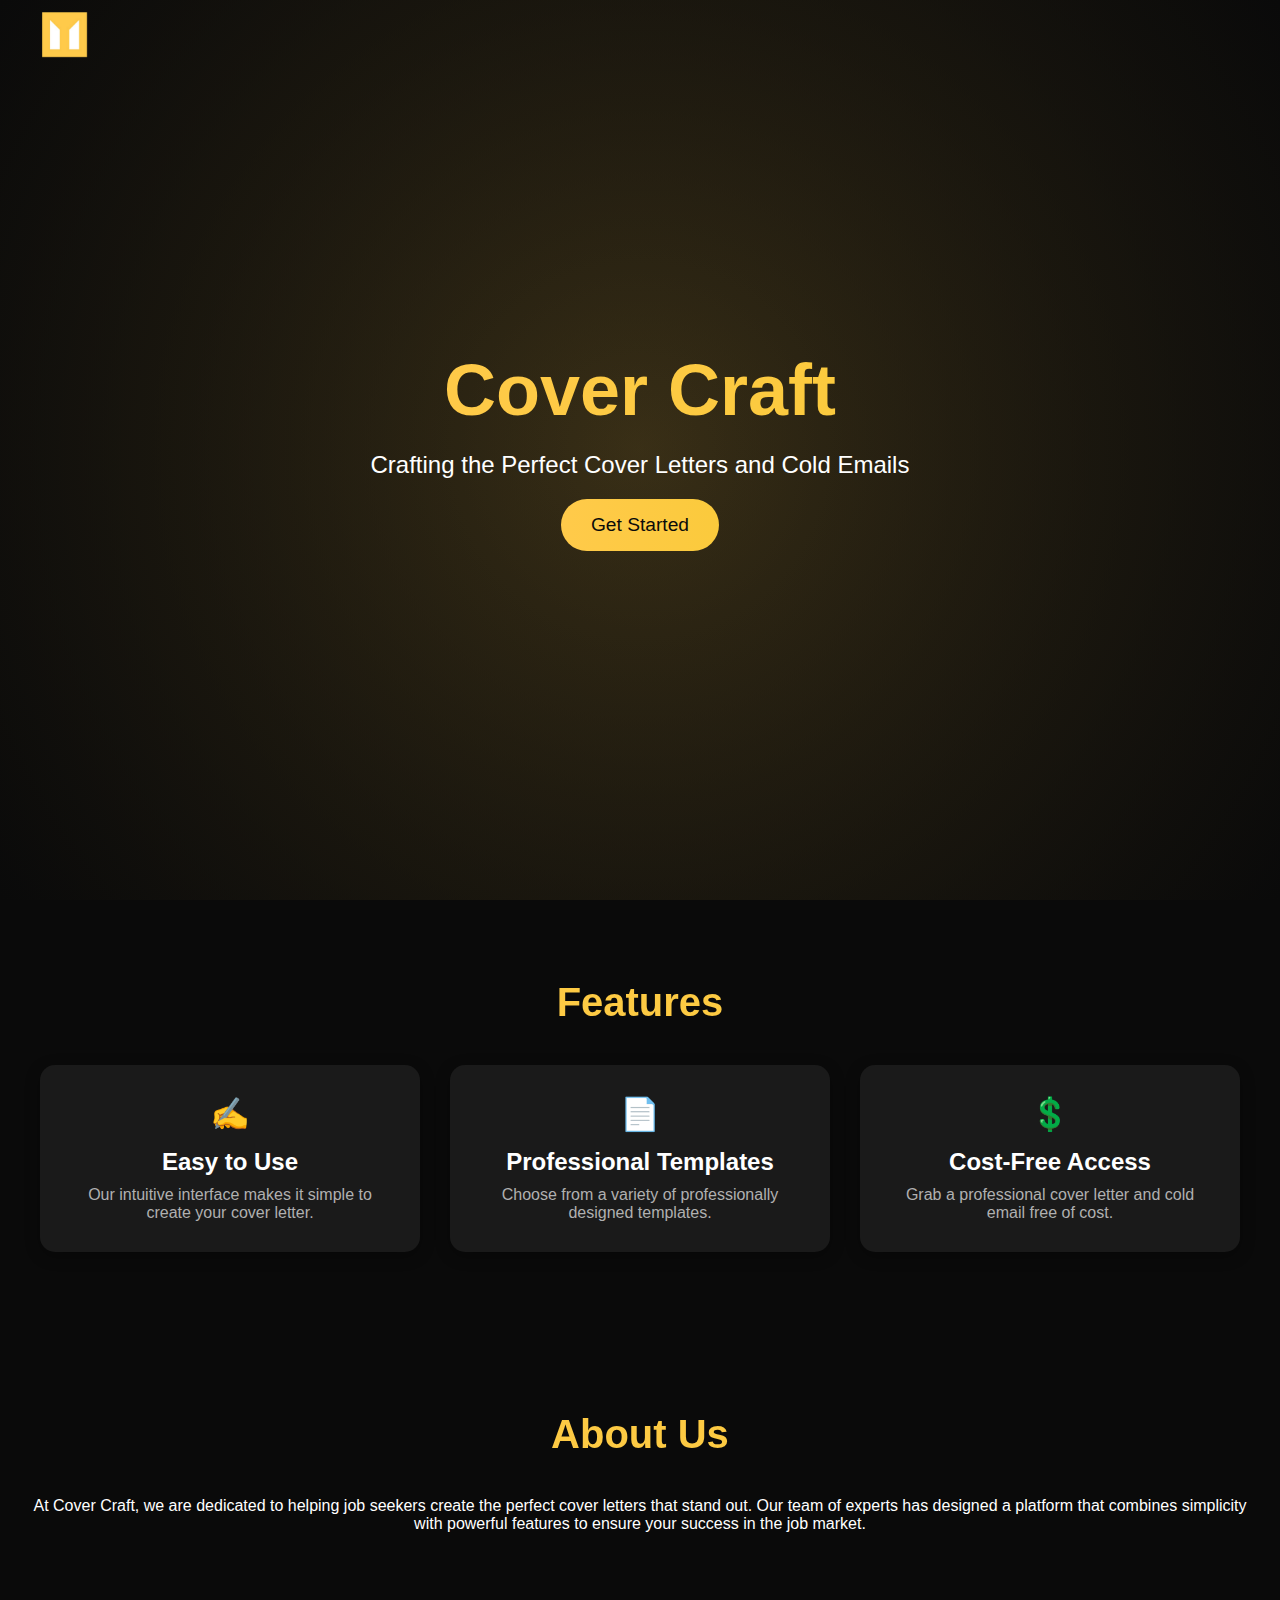
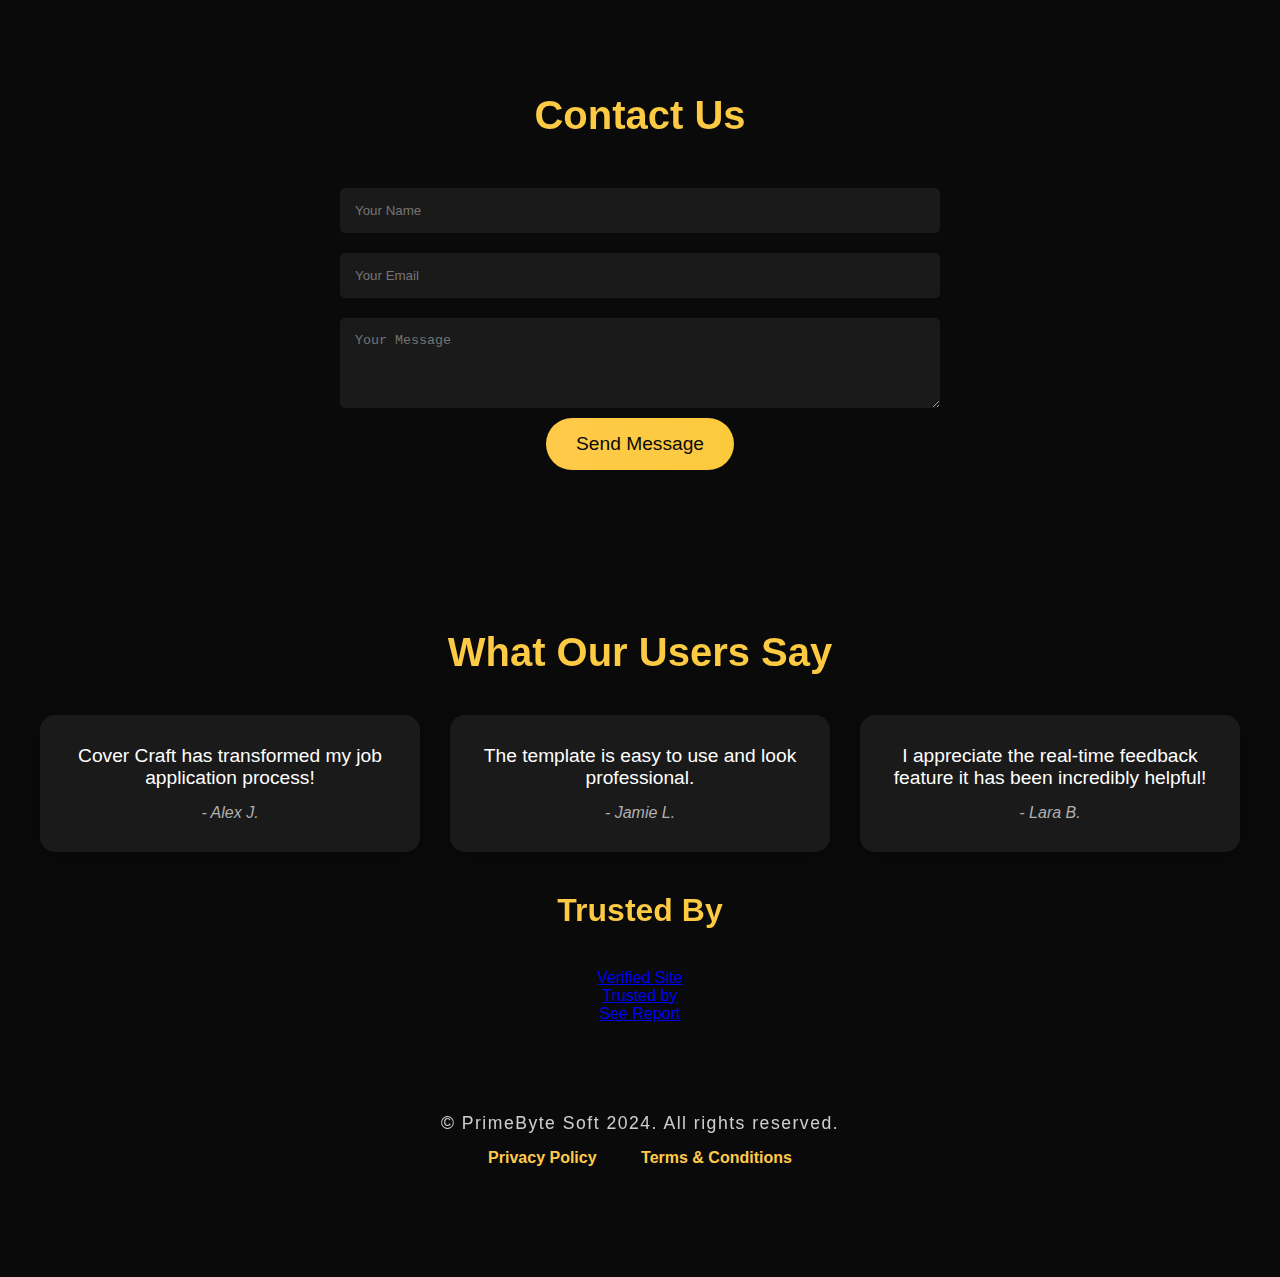
==== index.html @ 822bd9c1 "Add files via upload" ====
<!DOCTYPE html>
<html lang="en">
<head>
    <meta name="google-site-verification" content="bAi_29SHhBVuhcoaU-lI1CT5S9I0WUgTBg0YORp2x4o" />
    <link rel="manifest" href="/manifest.json">
    <link rel="apple-touch-icon" href="/icon/apple-touch-icon.jpg">
    <link rel="sitemap" type="application/xml" title="Sitemap" href="/sitemap.xml">
    <meta name="theme-color" content="#000000"/>
    <meta property="og:image" content="https://github.com/TGxExtron/Cover-Letter-Generator/blob/main/icon/favicon.png?raw=true" />
    <meta charset="UTF-8">
    <meta name="description" content="Generate professional cover letters easily with Cover Craft. Enter your details, and get a personalized cover letter.">
    <meta name="keywords" content="cover letter, cover letter generator, professional cover letter, job application, resume, Cover Craft">
    <meta name="author" content="PrimeByte Soft">
    <meta name="viewport" content="width=device-width, initial-scale=1.0">
    <meta property="og:title" content="Cover Craft - Cover Letter Generator">
    <meta property="og:description" content="Generate professional cover letters easily with Cover Craft. Enter your details, and get a personalized cover letter.">
    <meta property="og:url" content="https://coverlettercraft.netlify.app">
    <meta property="og:type" content="website">
    <title>Cover Craft</title>
    <link rel="icon" type="image/png" href="/icon/favicon.png">
    <link rel="canonical" href="https://coverlettercraft.netlify.app">
    <script async src='https://static.mywot.com/website_owners_badges/websiteOwnersBadge.js'></script>
    <script type="application/ld+json">
        {
        "@context": "https://schema.org",
        "@type": "WebSite",
        "name": "Cover Craft",
        "url": "https://coverlettercraft.netlify.app",
        "description": "Generate professional cover letters easily with Cover Craft. Enter your details, and get a personalized cover letter.",
        "publisher": {
            "@type": "Organization",
            "name": "PrimeByte Soft"
        },
        "potentialAction": {
            "@type": "SearchAction",
            "target": "https://coverlettercraft.netlify.app/search?q={search_term_string}",
            "query-input": "required name=search_term_string"
        }
        }
    </script>
<link rel="stylesheet" href="/index.css">
</head>
<body>
<div class="navbar">
    <nav class="navbar">
    <a href="index.html">
        <img src="/icon/Covercraftlogo.png" class="logo" alt="Cover Craft Logo">
    </a>
    </nav>
</div>

<div class="cover-page">
    <div class="content">
    <h1 class="title">Cover Craft</h1>
    <p class="subtitle">Crafting the Perfect Cover Letters and Cold Emails</p>
    <a href="/option.html" class="cta-button">Get Started</a>
    </div>
    <div class="background"></div>
</div>

</div>
<div class="background"></div>
</div>
<section class="features-section">
<h2 class="features-title">Features</h2>
<div class="features-grid">
    <div class="feature-card">
        <div class="feature-icon">✍️</div>
        <h3 class="feature-title">Easy to Use</h3>
        <p class="feature-description">Our intuitive interface makes it simple to create your cover letter.</p>
    </div>
    <div class="feature-card">
        <div class="feature-icon">📄</div>
        <h3 class="feature-title">Professional Templates</h3>
        <p class="feature-description">Choose from a variety of professionally designed templates.</p>
    </div>
    <div class="feature-card">
        <div class="feature-icon">💲</div>
        <h3 class="feature-title">Cost-Free Access</h3>
        <p class="feature-description">Grab a professional cover letter and cold email free of cost.</p>
    </div>
</div>
</section>
<section class="about-section">
<h2 class="about-title">About Us</h2>
<p>At Cover Craft, we are dedicated to helping job seekers create the perfect cover letters that stand out. Our team of experts has designed a platform that combines simplicity with powerful features to ensure your success in the job market.</p>
</section>
<section class="contact-section">
<h2 class="contact-title">Contact Us</h2>
<form class="contact-form" action="https://formsubmit.co/primebytesoft@gmail.com" method="POST">
    <input type="text" class="contact-input" name="name" placeholder="Your Name" required>
    <input type="email" class="contact-input" name="email" placeholder="Your Email" required>
    <textarea class="contact-input" name="message" placeholder="Your Message" rows="4" required></textarea>
    <input type="hidden" name="_next" value="https://yourwebsite.com/thank-you.html">
    <button type="submit" class="contact-button">Send Message</button>
</form>
</section>
</section>
<section class="testimonials-section">
<h2 class="testimonials-title">What Our Users Say</h2>
<div class="testimonials-grid">
    <div class="testimonial-card">
        <p class="testimonial-quote">Cover Craft has transformed my job application process!</p>
        <p class="testimonial-author">- Alex J.</p>
    </div>
    <div class="testimonial-card">
        <p class="testimonial-quote">The template is easy to use and look professional.</p>
        <p class="testimonial-author">- Jamie L.</p>
    </div>
    <div class="testimonial-card">
        <p class="testimonial-quote">I appreciate the real-time feedback feature it has been incredibly helpful!</p>
        <p class="testimonial-author">- Lara B.</p>
    </div>
</div>
    
    <section class="trustedby-section">
    <h2 class="trustedby-title">Trusted By</h2>
    <div class="trustedby-grid">
      <div class="trustedby-card">
        <a id="wot-badge2" class="wot-badge" href="https://www.mywot.com/scorecard/coverlettercraft.netlify.app?wot_badge=2_white" target="_blank">
          <div class="wot-secured-container">
            <div class="wot-shield-background"></div>
            <div class="wot-text-container">
              <p class="wot-secured-bold">Verified Site</p>
              <div class="wot-trusted-container">
                <div class="wot-trusted">Trusted by</div>
                <div class="wot-logo"></div>
              </div>
            </div>
          </div>
          <div class="wot-vertical"></div>
          <p class="wot-report">See Report</p>
        </a>
      </div>
    </div>
  </section>

<footer>
    <div class="footer-content">
    <p>© PrimeByte Soft 2024. All rights reserved.</p>
    <div class="footer-links">
        <a href="privacypolicy.html">Privacy Policy</a>
        <a href="termscondition.html">Terms & Conditions</a>
    </div>
    </div>
</footer>



<script>
    document.querySelectorAll('.cta-button').forEach(link => {
    link.addEventListener('click', function(e) {
        const href = this.getAttribute('href');

        if (!href || !href.trim() || !href.includes('.html')) {
        e.preventDefault();
        showPopup();
        }
    });
    });
    function showPopup() {
    const popup = document.getElementById("popup");
    popup.style.visibility = "visible";
    popup.style.opacity = "1";
    }
    function closePopup() {
    const popup = document.getElementById("popup");
    popup.style.visibility = "hidden";
    popup.style.opacity = "0";
    }
</script>
<script src="script.js"></script>
</body>
</html>
---- index.css ----
* {
    margin: 0;
    padding: 0;
    box-sizing: border-box;
}

body {
    font-family: 'Arial', sans-serif;
    background: #0a0a0a;
    color: #ffffff;
    overflow-x: hidden;
}

.cover-page {
    position: relative;
    height: 100vh;
    display: flex;
    justify-content: center;
    align-items: center;
    overflow: hidden;
    padding: 20px;
}

.content {
    text-align: center;
    z-index: 2;
}

.title {
    font-size: 4.5rem;
    font-weight: bold;
    background: linear-gradient(90deg, #ffca4a, #fbca3c);
    -webkit-background-clip: text;
    -webkit-text-fill-color: transparent;
    animation: glow 2s infinite alternate;
}

@keyframes glow {
    0% {
        text-shadow: 0 0 10px #ffca4a, 0 0 20px #ffca4a, 0 0 30px #ffca4a;
    }
    100% {
        text-shadow: 0 0 20px #fbca3c, 0 0 40px #fbca3c, 0 0 60px #fbca3c;
    }
}

.subtitle {
    font-size: 1.5rem;
    margin: 20px 0;
    color: #ffffff; 
}

.cta-button {
    display: inline-block;
    padding: 15px 30px;
    font-size: 1.2rem;
    color: #0a0a0a;
    background: linear-gradient(90deg, #ffca4a, #fbca3c);
    border: none;
    border-radius: 50px;
    text-decoration: none;
    transition: transform 0.3s ease, box-shadow 0.3s ease;
}

.cta-button:hover {
    transform: scale(1.1);
    box-shadow: 0 0 20px rgba(255, 202, 74, 0.5);
}

.background {
    position: absolute;
    top: 0;
    left: 0;
    width: 100%;
    height: 100%;
    background: radial-gradient(circle, rgba(255, 202, 74, 0.1), rgba(10, 10, 10, 0.8));
    z-index: 1;
    animation: pulse 5s infinite alternate;
}

@keyframes pulse {
    0% {
        transform: scale(1);
    }
    100% {
        transform: scale(1.1);
    }
}

.features-section, .about-section, .contact-section, .testimonials-section {
    padding: 80px 20px;
    text-align: center;
}

.features-title, .about-title, .contact-title {
    font-size: 2.5rem;
    margin-bottom: 40px;
    background: linear-gradient(90deg, #ffca4a, #fbca3c);
    -webkit-background-clip: text;
    -webkit-text-fill-color: transparent;
}

.features-grid {
    display: grid;
    grid-template-columns: repeat(auto-fit, minmax(250px, 1fr));
    gap: 30px;
    max-width: 1200px;
    margin: 0 auto;
}

.feature-card {
    background: #1a1a1a;
    padding: 30px;
    border-radius: 15px;
    box-shadow: 0 4px 15px rgba(0, 0, 0, 0.3);
    transition: transform 0.3s ease, box-shadow 0.3s ease;
}

.feature-card:hover {
    transform: translateY(-10px);
    box-shadow: 0 8px 25px rgba(255, 202, 74, 0.4);
}

.feature-icon {
    font-size: 2rem;
    margin-bottom: 15px;
    color: #ffca4a;
}

.feature-title {
    font-size: 1.5rem;
    margin-bottom: 10px;
}

.feature-description {
    font-size: 1rem;
    color: #b0b0b0;
}

.contact-form {
    display: flex;
    flex-direction: column;
    align-items: center;
    max-width: 600px;
    margin: 0 auto;
}

.contact-input {
    width: 100%;
    padding: 15px;
    margin: 10px 0;
    border: none;
    border-radius: 5px;
    background: #1a1a1a;
    color: #ffffff;
}

.contact-button {
    padding: 15px 30px;
    font-size: 1.2rem;
    color: #0a0a0a;
    background: linear-gradient(90deg, #ffca4a, #fbca3c);
    border: none;
    border-radius: 50px;
    cursor: pointer;
    transition: transform 0.3s ease, box-shadow 0.3s ease;
}

.contact-button:hover {
    transform: scale(1.1);
    box-shadow: 0 0 20px rgba(255, 202 , 74, 0.5);
}

.testimonials-title{
    font-size: 2.5rem;
    margin-bottom: 40px;
    background: linear-gradient(90deg, #ffca4a, #fbca3c);
    -webkit-background-clip: text;
    -webkit-text-fill-color: transparent;
}

.testimonials-grid {
    display: grid;
    grid-template-columns: repeat(auto-fit, minmax(250px, 1fr));
    gap: 30px;
    max-width: 1200px;
    margin: 0 auto;
}

.testimonial-card {
    background: #1a1a1a;
    padding: 30px;
    border-radius: 15px;
    box-shadow: 0 4px 15px rgba(0, 0, 0, 0.3);
    transition: transform 0.3s ease, box-shadow 0.3s ease;
}

.testimonial-card:hover {
    transform: translateY(-10px);
    box-shadow: 0 8px 25px rgba(255, 202, 74, 0.4);
}

.testimonial-quote {
    font-size: 1.2rem;
    color: #ffffff;
    margin-bottom: 15px;
}

.testimonial-author {
    font-size: 1rem;
    color: #b0b0b0;
    font-style: italic;
}

@media (max-width: 768px) {
    .features-title, .about-title, .contact-title, .testimonials-title {
        font-size: 2rem;
    }

    .feature-card {
        padding: 20px;
    }

    .title {
        font-size: 3rem;
    }

    .subtitle {
        font-size: 1.2rem;
    }

    .cta-button {
        font-size: 1rem;
        padding: 10px 20px;
    }

    .contact-button {
        font-size: 1rem;
        padding: 10px 20px;
    }

    .contact-input {
        padding: 10px;
    }
}

@media (max-width: 480px) {
    .features-title, .about-title, .contact-title, .testimonials-title {
        font-size: 1.5rem;
    }

    .feature-card {
        padding: 15px;
    }

    .title {
        font-size: 2rem;
    }

    .subtitle {
        font-size: 1rem;
    }

    .cta-button {
        font-size: 0.8rem;
        padding: 8px 16px;
    }

    .contact-button {
        font-size: 0.8rem;
        padding: 8px 16px;
    }

    .contact-input {
        padding: 8px;
    }
}

.navbar {
    display: flex;
    align-items: center;
    justify-content: space-between;
    background: transparent;
    padding: 10px 20px;
    position: fixed;
    width: 100%;
    top: 0;
    z-index: 1000;
}

.navbar img {
    height: 50px;
}

.nav-links {
    display: flex;
    list-style: none;
}

.nav-links li {
    margin: 0 10px;
}

.nav-links a {
    text-decoration: none;
    color: black;
    padding: 5px 10px;
    transition: background-color 0.3s;
}

.nav-links a:hover {
    background-color: rgba(0, 0, 0, 0.1);
}

.profile-menu {
    position: relative;
    display: flex;
    align-items: center;
}


.profile-pic {
    width: 40px;
    height: 40px;
    border-radius: 50%;
    cursor: pointer;
}
.dropdown-menu {
    display: none; 
    position: absolute;
    right: 0;     
    top: 50px;    
    background: #1a1a1a;
    border: 1px solid #333;
    border-radius: 5px;
    z-index: 1001;
    min-width: 150px; 
}

.dropdown-menu ul {
    list-style: none;
    margin: 0;
    padding: 10px;
}

.dropdown-menu li a {
    color: #fff;
    text-decoration: none;
    display: block;
    padding: 5px 10px;
}

.dropdown-menu li a:hover {
    background: #333;
}

.popup-container {
    position: fixed;
    top: 0;
    left: 0;
    width: 100%;
    height: 100%;
    background: rgba(0, 0, 0, 0.8);
    display: flex;
    justify-content: center;
    align-items: center;
    visibility: hidden;
    opacity: 0;
    transition: opacity 0.3s ease, visibility 0.3s ease;
    z-index: 9999;
}
.popup-content {
    background: rgba(10, 10, 10, 0.95);
    padding: 20px;
    border-radius: 10px;
    text-align: center;
    box-shadow: 0 0 20px rgba(255, 202, 74, 0.8);
    max-width: 400px;
    width: 90%;
    animation: fadeIn 0.3s ease-in-out;
    position: relative;
}
.close-btn {
    position: absolute;
    top: 10px;
    right: 15px;
    font-size: 24px;
    color: #ffca4a;
    cursor: pointer;
}
.popup-btn {
    background: linear-gradient(90deg, var(--neon-light, #ffca4a), var(--neon-dark, #fbca3c));
    border: none;
    padding: 12px 20px;
    border-radius: 8px;
    font-size: 1rem;
    cursor: pointer;
    transition: 0.3s ease;
    color: #000;
    margin-top: 15px;
}
.popup-btn:hover {
    box-shadow: 0 0 15px var(--neon-light, #ffca4a);
}
@keyframes fadeIn {
    from { transform: translateY(-20px); opacity: 0; }
    to { transform: translateY(0); opacity: 1; }
}

.trustedby-section {
    padding: 40px 10px;
    text-align: center;
}

.trustedby-title {
    font-size: 2rem;
    margin-bottom: 20px;
    background: linear-gradient(90deg, #ffca4a, #fbca3c);
    -webkit-background-clip: text;
    -webkit-text-fill-color: transparent;
}

.trustedby-grid {
    display: grid;
    grid-template-columns: repeat(auto-fit, minmax(200px, 1fr));
    gap: 20px;
    max-width: 100%;
    margin: 0 auto;
    justify-items: center;
}

.trustedby-card {
    background: #1a1a1a00;
    padding: 20px;
    border-radius: 10px;
    box-shadow: 0 2px 10px rgba(0, 0, 0, 0.2);
    transition: transform 0.3s ease, box-shadow 0.3s ease;
    text-align: center;
}

.trustedby-card:hover {
    transform: translateY(-5px);
    box-shadow: 0 4px 15px rgba(255, 202, 74, 0.3);
}

footer {
    position: relative;
    bottom: 0;
    left: 0;
    width: 100%;
    padding: 30px 0;
    margin: 0;
    text-align: center;
    background: linear-gradient(135deg, rgba(0, 0, 0, 0), rgba(51, 51, 51, 0));
    color: #ffffff;
    font-family: 'Roboto', sans-serif;
}

.footer-content {
    max-width: 1200px;
    margin: 0 auto;
    padding: 0 20px;
}

footer p {
    margin: 0;
    font-size: 1.1rem;
    letter-spacing: 1.5px;
    opacity: 0.8; 
}

.footer-links {
    margin-top: 15px;
}
footer a {
    margin: 0 20px;
    color: #ffca4a; 
    text-decoration: none;
    font-weight: bold;
    transition: color 0.3s ease, transform 0.3s ease, text-shadow 0.3s ease;
    position: relative;
}

footer a::after {
    content: '';
    display: block;
    width: 100%;
    height: 2px;
    background: #ffca4a;
    transition: transform 0.3s ease;
    transform: scaleX(0);
    position: absolute;
    bottom: -5px;
    left: 0;
}

footer a:hover {
    color: #ffca4a;
    transform: translateY(-2px);
    text-shadow: 0 0 5px #ffca4a;
}

footer a:hover::after {
    transform: scaleX(1);
}


@media (max-width: 768px) {
    footer {
        padding: 20px 0;
    }
    footer p {
        font-size: 0.95rem;
    }
    footer a {
        margin: 0 10px;
        font-size: 0.9rem;
    }
}

@media (max-width: 480px) {
    footer {
        padding: 15px 0;
    }
    footer p {
        font-size: 0.85rem;
    }
    footer a {
        margin: 0 5px;
        font-size: 0.85rem;
    }
}
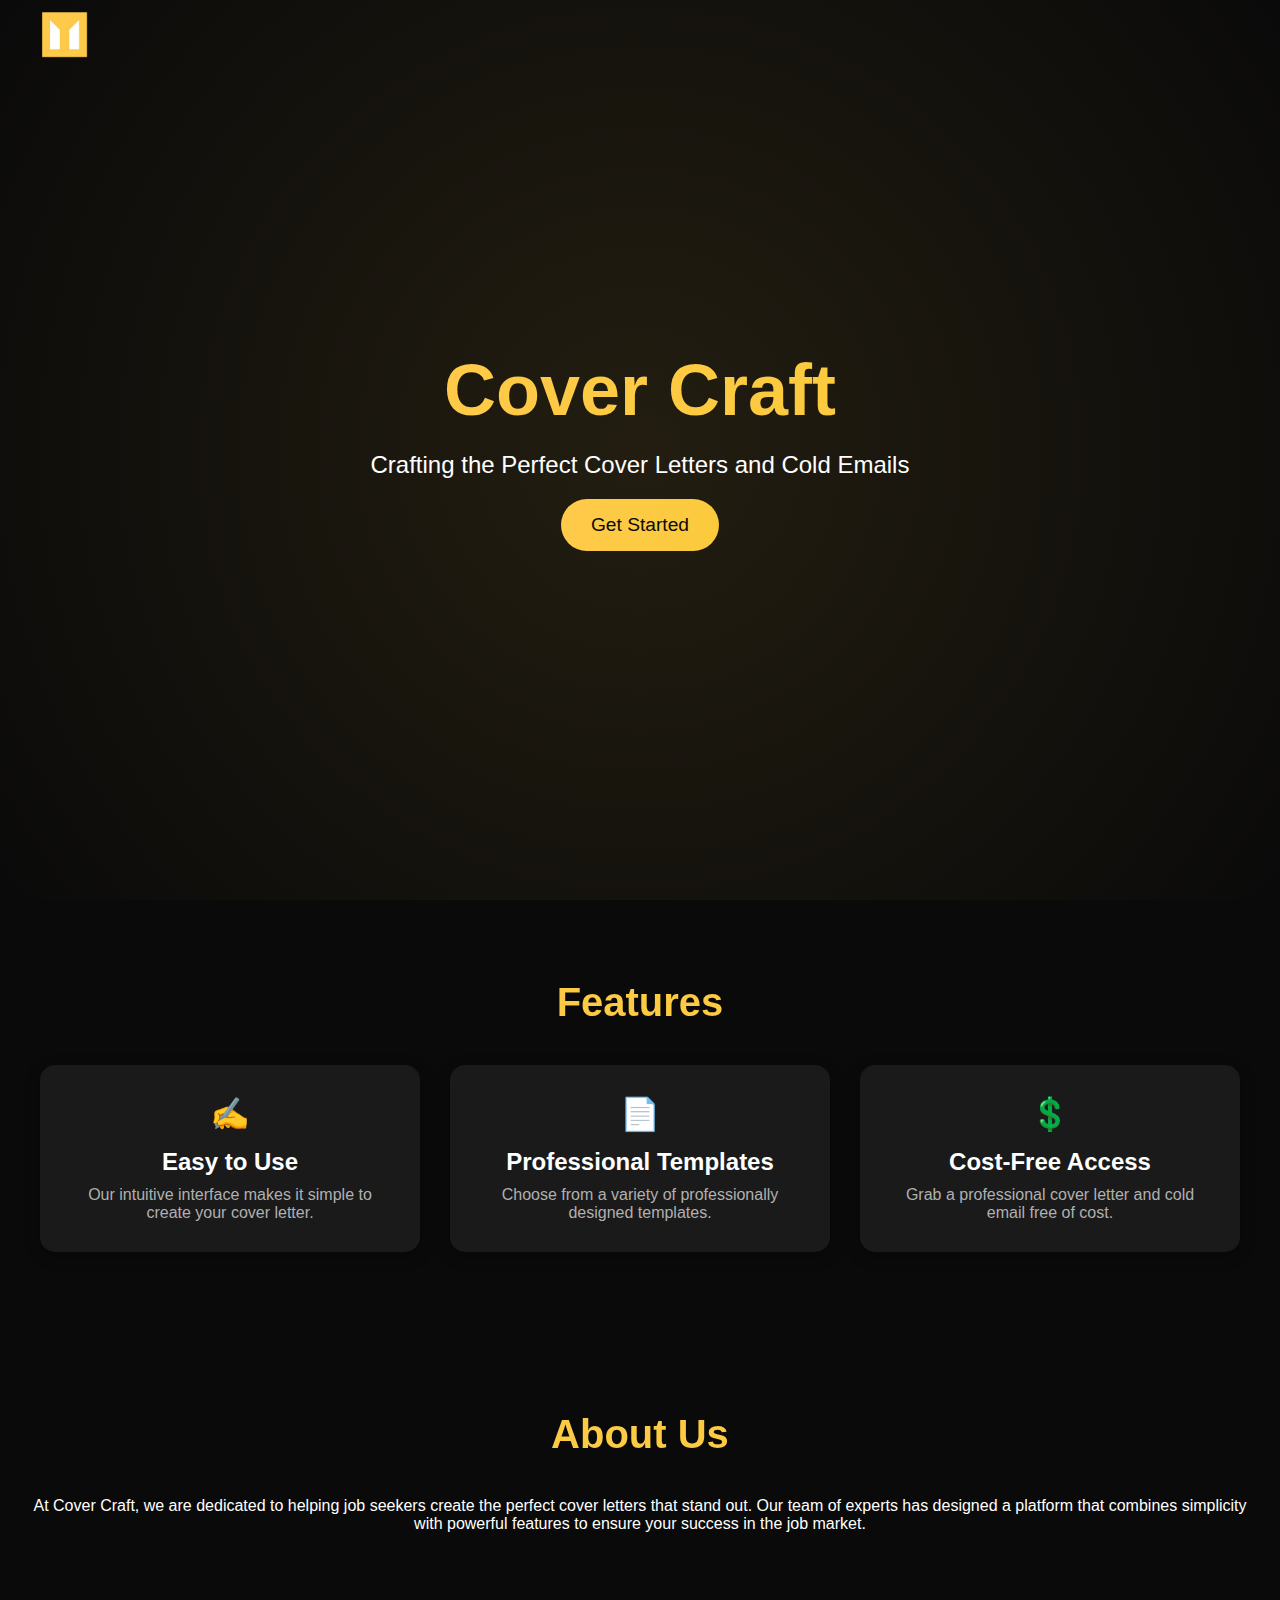
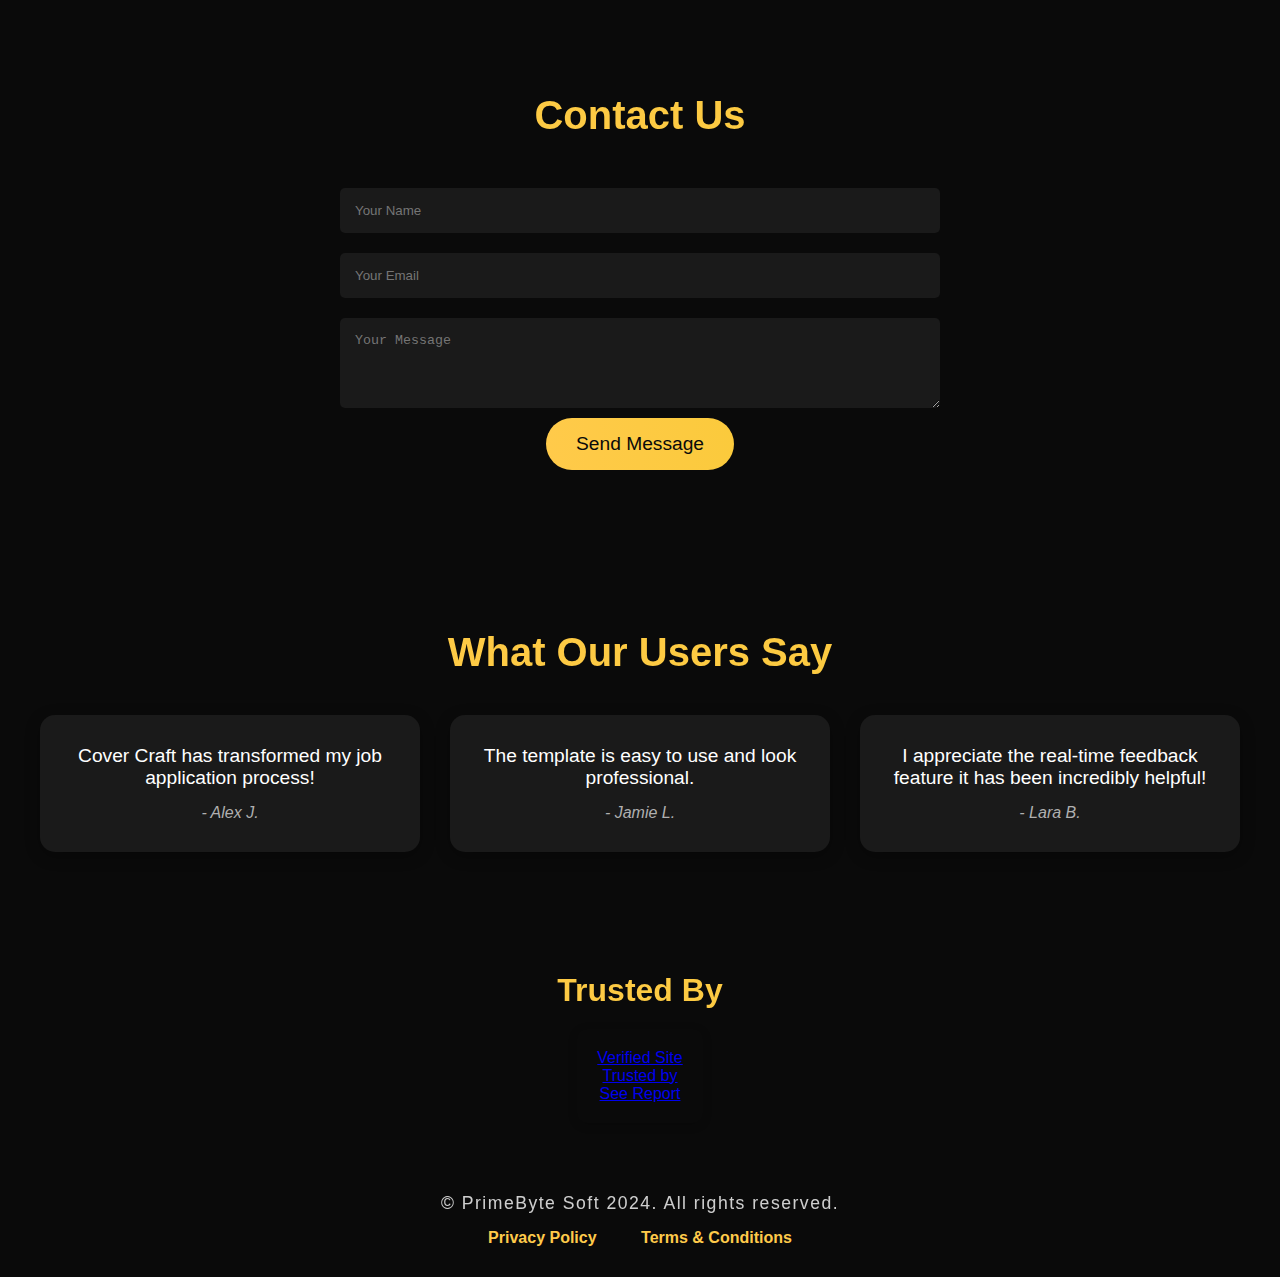
==== commit b7a73c71: "Update index.html" ====
--- a/index.html
+++ b/index.html
@@ -1,43 +1,43 @@
 <!DOCTYPE html>
 <html lang="en">
 <head>
-    <meta name="google-site-verification" content="bAi_29SHhBVuhcoaU-lI1CT5S9I0WUgTBg0YORp2x4o" />
-    <link rel="manifest" href="/manifest.json">
-    <link rel="apple-touch-icon" href="/icon/apple-touch-icon.jpg">
-    <link rel="sitemap" type="application/xml" title="Sitemap" href="/sitemap.xml">
-    <meta name="theme-color" content="#000000"/>
-    <meta property="og:image" content="https://github.com/TGxExtron/Cover-Letter-Generator/blob/main/icon/favicon.png?raw=true" />
-    <meta charset="UTF-8">
-    <meta name="description" content="Generate professional cover letters easily with Cover Craft. Enter your details, and get a personalized cover letter.">
-    <meta name="keywords" content="cover letter, cover letter generator, professional cover letter, job application, resume, Cover Craft">
-    <meta name="author" content="PrimeByte Soft">
-    <meta name="viewport" content="width=device-width, initial-scale=1.0">
-    <meta property="og:title" content="Cover Craft - Cover Letter Generator">
-    <meta property="og:description" content="Generate professional cover letters easily with Cover Craft. Enter your details, and get a personalized cover letter.">
-    <meta property="og:url" content="https://coverlettercraft.netlify.app">
-    <meta property="og:type" content="website">
-    <title>Cover Craft</title>
-    <link rel="icon" type="image/png" href="/icon/favicon.png">
-    <link rel="canonical" href="https://coverlettercraft.netlify.app">
-    <script async src='https://static.mywot.com/website_owners_badges/websiteOwnersBadge.js'></script>
-    <script type="application/ld+json">
-        {
-        "@context": "https://schema.org",
-        "@type": "WebSite",
-        "name": "Cover Craft",
-        "url": "https://coverlettercraft.netlify.app",
-        "description": "Generate professional cover letters easily with Cover Craft. Enter your details, and get a personalized cover letter.",
-        "publisher": {
-            "@type": "Organization",
-            "name": "PrimeByte Soft"
-        },
-        "potentialAction": {
-            "@type": "SearchAction",
-            "target": "https://coverlettercraft.netlify.app/search?q={search_term_string}",
-            "query-input": "required name=search_term_string"
-        }
-        }
-    </script>
+<meta name="google-site-verification" content="bAi_29SHhBVuhcoaU-lI1CT5S9I0WUgTBg0YORp2x4o" />
+<link rel="manifest" href="/manifest.json">
+<link rel="apple-touch-icon" href="/icon/apple-touch-icon.jpg">
+<link rel="sitemap" type="application/xml" title="Sitemap" href="/sitemap.xml">
+<meta name="theme-color" content="#000000"/>
+<meta property="og:image" content="https://github.com/TGxExtron/Cover-Letter-Generator/blob/main/icon/favicon.png?raw=true" />
+<meta charset="UTF-8">
+<meta name="description" content="Generate professional cover letters easily with Cover Craft. Enter your details, and get a personalized cover letter.">
+<meta name="keywords" content="cover letter, cover letter generator, professional cover letter, job application, resume, Cover Craft">
+<meta name="author" content="PrimeByte Soft">
+<meta name="viewport" content="width=device-width, initial-scale=1.0">
+<meta property="og:title" content="Cover Craft - Cover Letter Generator">
+<meta property="og:description" content="Generate professional cover letters easily with Cover Craft. Enter your details, and get a personalized cover letter.">
+<meta property="og:url" content="https://coverlettercraft.netlify.app">
+<meta property="og:type" content="website">
+<title>Cover Craft</title>
+<link rel="icon" type="image/png" href="/icon/favicon.png">
+<link rel="canonical" href="https://coverlettercraft.netlify.app">
+<script async src='https://static.mywot.com/website_owners_badges/websiteOwnersBadge.js'></script>
+<script type="application/ld+json">
+    {
+    "@context": "https://schema.org",
+    "@type": "WebSite",
+    "name": "Cover Craft",
+    "url": "https://coverlettercraft.netlify.app",
+    "description": "Generate professional cover letters easily with Cover Craft. Enter your details, and get a personalized cover letter.",
+    "publisher": {
+        "@type": "Organization",
+        "name": "PrimeByte Soft"
+    },
+    "potentialAction": {
+        "@type": "SearchAction",
+        "target": "https://coverlettercraft.netlify.app/search?q={search_term_string}",
+        "query-input": "required name=search_term_string"
+    }
+    }
+</script>
 <link rel="stylesheet" href="/index.css">
 </head>
 <body>
@@ -53,17 +53,14 @@
     <div class="content">
     <h1 class="title">Cover Craft</h1>
     <p class="subtitle">Crafting the Perfect Cover Letters and Cold Emails</p>
-    <a href="/option.html" class="cta-button">Get Started</a>
+    <a href="option.html" class="cta-button">Get Started</a>
     </div>
     <div class="background"></div>
 </div>
 
-</div>
-<div class="background"></div>
-</div>
 <section class="features-section">
-<h2 class="features-title">Features</h2>
-<div class="features-grid">
+    <h2 class="features-title">Features</h2>
+    <div class="features-grid">
     <div class="feature-card">
         <div class="feature-icon">✍️</div>
         <h3 class="feature-title">Easy to Use</h3>
@@ -79,26 +76,28 @@
         <h3 class="feature-title">Cost-Free Access</h3>
         <p class="feature-description">Grab a professional cover letter and cold email free of cost.</p>
     </div>
-</div>
+    </div>
 </section>
+
 <section class="about-section">
-<h2 class="about-title">About Us</h2>
-<p>At Cover Craft, we are dedicated to helping job seekers create the perfect cover letters that stand out. Our team of experts has designed a platform that combines simplicity with powerful features to ensure your success in the job market.</p>
+    <h2 class="about-title">About Us</h2>
+    <p>At Cover Craft, we are dedicated to helping job seekers create the perfect cover letters that stand out. Our team of experts has designed a platform that combines simplicity with powerful features to ensure your success in the job market.</p>
 </section>
+
 <section class="contact-section">
-<h2 class="contact-title">Contact Us</h2>
-<form class="contact-form" action="https://formsubmit.co/primebytesoft@gmail.com" method="POST">
+    <h2 class="contact-title">Contact Us</h2>
+    <form class="contact-form" action="https://formsubmit.co/primebytesoft@gmail.com" method="POST">
     <input type="text" class="contact-input" name="name" placeholder="Your Name" required>
     <input type="email" class="contact-input" name="email" placeholder="Your Email" required>
     <textarea class="contact-input" name="message" placeholder="Your Message" rows="4" required></textarea>
     <input type="hidden" name="_next" value="https://yourwebsite.com/thank-you.html">
     <button type="submit" class="contact-button">Send Message</button>
-</form>
+    </form>
 </section>
-</section>
+
 <section class="testimonials-section">
-<h2 class="testimonials-title">What Our Users Say</h2>
-<div class="testimonials-grid">
+    <h2 class="testimonials-title">What Our Users Say</h2>
+    <div class="testimonials-grid">
     <div class="testimonial-card">
         <p class="testimonial-quote">Cover Craft has transformed my job application process!</p>
         <p class="testimonial-author">- Alex J.</p>
@@ -111,58 +110,67 @@
         <p class="testimonial-quote">I appreciate the real-time feedback feature it has been incredibly helpful!</p>
         <p class="testimonial-author">- Lara B.</p>
     </div>
-</div>
+    </div>
+</section>
     
-    <section class="trustedby-section">
+<section class="trustedby-section">
     <h2 class="trustedby-title">Trusted By</h2>
     <div class="trustedby-grid">
-      <div class="trustedby-card">
+    <div class="trustedby-card">
         <a id="wot-badge2" class="wot-badge" href="https://www.mywot.com/scorecard/coverlettercraft.netlify.app?wot_badge=2_white" target="_blank">
-          <div class="wot-secured-container">
+        <div class="wot-secured-container">
             <div class="wot-shield-background"></div>
             <div class="wot-text-container">
-              <p class="wot-secured-bold">Verified Site</p>
-              <div class="wot-trusted-container">
+            <p class="wot-secured-bold">Verified Site</p>
+            <div class="wot-trusted-container">
                 <div class="wot-trusted">Trusted by</div>
                 <div class="wot-logo"></div>
-              </div>
             </div>
-          </div>
-          <div class="wot-vertical"></div>
-          <p class="wot-report">See Report</p>
+            </div>
+        </div>
+        <div class="wot-vertical"></div>
+        <p class="wot-report">See Report</p>
         </a>
-      </div>
     </div>
-  </section>
+    </div>
+</section>
 
 <footer>
     <div class="footer-content">
     <p>© PrimeByte Soft 2024. All rights reserved.</p>
     <div class="footer-links">
         <a href="privacypolicy.html">Privacy Policy</a>
-        <a href="termscondition.html">Terms & Conditions</a>
+        <a href="termscondition.html">Terms &amp; Conditions</a>
     </div>
     </div>
 </footer>
 
-
+<div id="popup" class="popup-container">
+    <div class="popup-content">
+    <span class="close-btn" onclick="closePopup()">&times;</span>
+    <h2>Server Maintenance Notice</h2>
+    <p>We are currently undergoing maintenance and will be back online shortly.</p>
+    <button class="popup-btn" onclick="closePopup()">Close</button>
+    </div>
+</div>
 
 <script>
     document.querySelectorAll('.cta-button').forEach(link => {
     link.addEventListener('click', function(e) {
         const href = this.getAttribute('href');
-
-        if (!href || !href.trim() || !href.includes('.html')) {
+        if (!href || !href.trim() || href === '#') {
         e.preventDefault();
         showPopup();
         }
     });
     });
+
     function showPopup() {
     const popup = document.getElementById("popup");
     popup.style.visibility = "visible";
     popup.style.opacity = "1";
     }
+
     function closePopup() {
     const popup = document.getElementById("popup");
     popup.style.visibility = "hidden";
